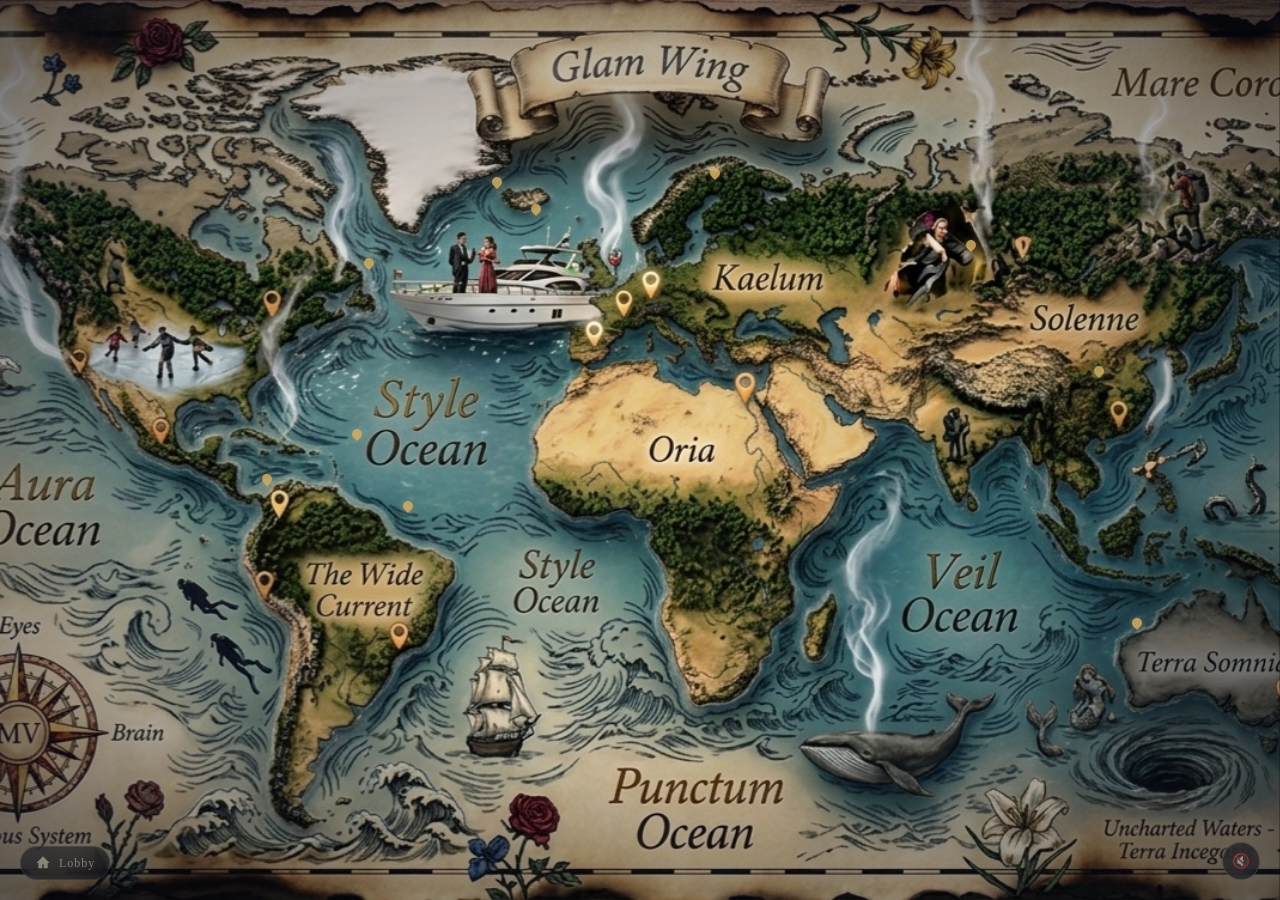
==== glam-wing.html @ b74563a6 "Update glam-wing.html" ====
<!DOCTYPE html>
<html lang="en">
<head>
    <meta charset="UTF-8">
    <meta name="viewport" content="width=device-width, initial-scale=1.0, minimum-scale=1.0, maximum-scale=1.0, user-scalable=no, viewport-fit=cover">
    <meta name="apple-mobile-web-app-capable" content="yes">
    <title>Glam Wing — MetaVoxa</title>
    <style>
        *, *::before, *::after { margin: 0; padding: 0; box-sizing: border-box; }
        html { width: 100%; height: 100%; overflow: hidden; touch-action: none; }
        body { width: 100%; height: 100%; overflow: hidden; background: #050914; font-family: 'Georgia', 'Times New Roman', serif; color: #f0ead8; -webkit-tap-highlight-color: transparent; touch-action: none; position: fixed; }
        
        .map-container { position: fixed; top: 0; left: 0; width: 100%; height: 100%; width: 100vw; height: 100vh; height: 100dvh; overflow: hidden; background: #050914; }
        .map-image { position: absolute; top: 0; left: 0; width: 100%; height: 100%; width: 100vw; height: 100vh; height: 100dvh; object-fit: cover; object-position: center center; display: block; opacity: 0; transform: scale(1.12); animation: mapUnroll 2s cubic-bezier(0.25, 0.46, 0.45, 0.94) 0.3s forwards; will-change: transform, opacity; -webkit-backface-visibility: hidden; backface-visibility: hidden; }
        @keyframes mapUnroll { 0% { opacity: 0; transform: scale(1.12); } 30% { opacity: 0.8; } 100% { opacity: 1; transform: scale(1); } }
        
        .vignette { position: absolute; top: 0; left: 0; width: 100%; height: 100%; pointer-events: none; background: radial-gradient(ellipse at center, transparent 40%, rgba(5, 9, 20, 0.3) 70%, rgba(5, 9, 20, 0.6) 100%); z-index: 2; opacity: 0; animation: fadeIn 1.5s ease 1.5s forwards; }
        @keyframes fadeIn { to { opacity: 1; } }
        
        .continent-zone { position: absolute; cursor: pointer; z-index: 10; transition: all 0.4s ease; }
        .continent-zone::before { content: ''; position: absolute; top: -15%; left: -15%; width: 130%; height: 130%; border-radius: 50%; background: radial-gradient(ellipse at center, rgba(210, 175, 100, 0) 0%, rgba(210, 175, 100, 0) 100%); transition: all 0.6s ease; pointer-events: none; filter: blur(25px); opacity: 0; }
        .continent-zone:hover::before, .continent-zone.active::before { background: radial-gradient(ellipse at center, rgba(210, 175, 100, 0.3) 0%, rgba(210, 175, 100, 0.08) 40%, rgba(210, 175, 100, 0) 70%); opacity: 1; animation: glowPulse 2.5s ease-in-out infinite; }
        @keyframes glowPulse { 0%, 100% { opacity: 0.5; transform: scale(1); } 50% { opacity: 1; transform: scale(1.08); } }
        
        .continent-label { position: absolute; bottom: 8%; left: 50%; transform: translateX(-50%) translateY(12px); font-size: 0.8rem; letter-spacing: 2px; text-transform: uppercase; color: rgba(240, 234, 216, 0.5); background: rgba(5, 9, 20, 0.7); padding: 5px 14px; border-radius: 20px; border: 1px solid rgba(210, 175, 100, 0.15); opacity: 0; transition: all 0.4s ease; pointer-events: none; white-space: nowrap; backdrop-filter: blur(4px); -webkit-backdrop-filter: blur(4px); }
        .continent-zone:hover .continent-label, .continent-zone.active .continent-label { opacity: 1; transform: translateX(-50%) translateY(0); color: rgba(210, 175, 100, 0.95); border-color: rgba(210, 175, 100, 0.5); box-shadow: 0 0 25px rgba(210, 175, 100, 0.15); }
        
        .zone-kaelum { top: 22%; left: 36%; width: 22%; height: 26%; clip-path: polygon(0% 0%, 100% 0%, 100% 100%, 70% 100%, 50% 80%, 20% 80%, 0% 60%); }
        .zone-solenne { top: 27%; left: 58%; width: 25%; height: 29%; clip-path: polygon(0% 0%, 100% 0%, 100% 80%, 70% 80%, 50% 60%, 20% 60%, 0% 40%); }
        .zone-oria { top: 41%; left: 41%; width: 22%; height: 39%; clip-path: polygon(0% 0%, 100% 0%, 100% 100%, 60% 100%, 40% 85%, 0% 85%); }
        .zone-wide-current { top: 49%; left: 19%; width: 18%; height: 29%; clip-path: polygon(0% 0%, 100% 0%, 100% 80%, 60% 80%, 40% 60%, 0% 60%); }
        .zone-terra-somnia { top: 67%; left: 70%; width: 16%; height: 21%; cursor: default; clip-path: polygon(0% 0%, 100% 0%, 100% 100%, 60% 100%, 40% 80%, 0% 80%); }
        .zone-terra-somnia:hover::before, .zone-terra-somnia.active::before { background: radial-gradient(ellipse at center, rgba(128, 128, 128, 0.2) 0%, rgba(128, 128, 128, 0.05) 50%, transparent 70%); animation: none; }
        .zone-terra-somnia .continent-label { font-style: italic; letter-spacing: 3px; }
        
        .pin-marker { position: absolute; width: 22px; height: 22px; z-index: 8; pointer-events: none; opacity: 0; animation: pinFadeIn 0.5s ease forwards; }
        .pin-marker::after { content: ''; position: absolute; top: 50%; left: 50%; width: 10px; height: 10px; background: rgba(210, 175, 100, 0.85); border-radius: 50% 50% 50% 0; transform: translate(-50%, -50%) rotate(-45deg); box-shadow: 0 0 6px rgba(210, 175, 100, 0.4); transition: all 0.3s ease; }
        @keyframes pinFadeIn { to { opacity: 1; } }
        .pin-marker.bounce::after { animation: pinBounce 0.6s ease; }
        @keyframes pinBounce { 0%, 100% { transform: translate(-50%, -50%) rotate(-45deg) scale(1); } 30% { transform: translate(-50%, -65%) rotate(-45deg) scale(1.3); } 60% { transform: translate(-50%, -40%) rotate(-45deg) scale(0.9); } }
        
        .pin-1 { top: 28%; left: 28%; animation-delay: 2.8s; } .pin-2 { top: 19%; left: 38%; animation-delay: 2.95s; } .pin-3 { top: 22%; left: 41%; animation-delay: 3.1s; } .pin-4 { top: 18%; left: 55%; animation-delay: 3.25s; } .pin-5 { top: 26%; left: 75%; animation-delay: 3.4s; } .pin-6 { top: 40%; left: 85%; animation-delay: 3.55s; } .pin-7 { top: 68%; left: 88%; animation-delay: 3.7s; } .pin-8 { top: 55%; left: 31%; animation-delay: 3.85s; } .pin-9 { top: 47%; left: 27%; animation-delay: 4.0s; } .pin-10 { top: 52%; left: 20%; animation-delay: 4.15s; }
        
        .geyser { position: absolute; width: 3px; z-index: 5; pointer-events: none; opacity: 0; animation: geyserFadeIn 2s ease 2s forwards; }
        @keyframes geyserFadeIn { to { opacity: 1; } }
        .geyser-wisp { position: absolute; width: 2px; background: linear-gradient(to top, rgba(255, 255, 255, 0.25) 0%, rgba(255, 255, 255, 0.08) 50%, transparent 100%); border-radius: 50%; animation: smokeRise 5s ease-in-out infinite; }
        @keyframes smokeRise { 0% { height: 0; opacity: 0; transform: translateX(0) scale(1); } 15% { opacity: 0.5; } 85% { opacity: 0.2; } 100% { height: 70px; opacity: 0; transform: translateX(12px) scale(1.8); } }
        .geyser-1 { top: 10%; left: 13%; } .geyser-2 { top: 12%; left: 35%; } .geyser-3 { top: 8%; left: 56%; } .geyser-4 { top: 15%; left: 71%; } .geyser-5 { top: 63%; left: 49%; }
        .geyser .wisp-1 { animation-delay: 0s; left: 0; } .geyser .wisp-2 { animation-delay: 1.5s; left: 3px; } .geyser .wisp-3 { animation-delay: 3s; left: -2px; }
        
        .terra-tooltip { position: absolute; top: 50%; left: 50%; transform: translate(-50%, -50%) scale(0.9); background: rgba(5, 9, 20, 0.92); border: 1px solid rgba(128, 128, 128, 0.35); padding: 14px 22px; border-radius: 10px; font-size: 0.8rem; letter-spacing: 1.5px; color: rgba(200, 200, 200, 0.85); opacity: 0; pointer-events: none; transition: all 0.35s ease; white-space: nowrap; z-index: 20; backdrop-filter: blur(8px); -webkit-backdrop-filter: blur(8px); box-shadow: 0 4px 20px rgba(0, 0, 0, 0.4); }
        .zone-terra-somnia:hover .terra-tooltip, .zone-terra-somnia.active .terra-tooltip { opacity: 1; transform: translate(-50%, -50%) scale(1); }
        
        .back-lobby { position: fixed; bottom: 20px; left: 20px; z-index: 30; display: flex; align-items: center; gap: 8px; text-decoration: none; color: rgba(240, 234, 216, 0.45); font-size: 0.75rem; letter-spacing: 1px; transition: all 0.3s ease; padding: 8px 14px; border-radius: 24px; background: rgba(5, 9, 20, 0.5); border: 1px solid rgba(240, 234, 216, 0.1); backdrop-filter: blur(8px); -webkit-backdrop-filter: blur(8px); }
        .back-lobby:hover { color: rgba(210, 175, 100, 0.9); border-color: rgba(210, 175, 100, 0.35); background: rgba(5, 9, 20, 0.7); }
        .back-lobby svg { width: 16px; height: 16px; fill: currentColor; }
        
        .audio-toggle { position: fixed; bottom: 20px; right: 20px; z-index: 30; width: 38px; height: 38px; border-radius: 50%; border: 1px solid rgba(240, 234, 216, 0.15); background: rgba(5, 9, 20, 0.5); color: rgba(240, 234, 216, 0.5); cursor: pointer; display: flex; align-items: center; justify-content: center; transition: all 0.3s ease; font-size: 0.9rem; backdrop-filter: blur(8px); -webkit-backdrop-filter: blur(8px); -webkit-tap-highlight-color: transparent; }
        .audio-toggle:hover { border-color: rgba(210, 175, 100, 0.4); color: rgba(210, 175, 100, 0.8); }
        .audio-toggle.active { border-color: rgba(210, 175, 100, 0.5); color: rgba(210, 175, 100, 0.9); box-shadow: 0 0 15px rgba(210, 175, 100, 0.1); }
        
        @media (max-width: 768px) { .map-image { object-position: center center; } .continent-label { font-size: 0.7rem; padding: 4px 10px; letter-spacing: 1.5px; } .pin-marker { width: 18px; height: 18px; } .pin-marker::after { width: 8px; height: 8px; } .back-lobby { bottom: 15px; left: 15px; font-size: 0.7rem; padding: 6px 10px; } .audio-toggle { bottom: 15px; right: 15px; width: 34px; height: 34px; } .terra-tooltip { font-size: 0.75rem; padding: 10px 16px; } }
        @media (prefers-reduced-motion: reduce) { .map-image { animation: none; transform: scale(1); opacity: 1; } .vignette { animation: none; opacity: 1; } .continent-zone::before { animation: none; } .geyser { animation: none; opacity: 1; } .geyser-wisp { animation: none; opacity: 0.25; height: 35px; } .pin-marker { animation: none; opacity: 1; } }
    </style>
</head>
<body>
    <div class="map-container">
        <img src="IMG_glam.jpg" alt="Glam Wing Map" class="map-image" id="mapImage" loading="eager" decoding="async">
        <div class="vignette"></div>
        
        <div class="geyser geyser-1"><div class="geyser-wisp wisp-1"></div><div class="geyser-wisp wisp-2"></div><div class="geyser-wisp wisp-3"></div></div>
        <div class="geyser geyser-2"><div class="geyser-wisp wisp-1"></div><div class="geyser-wisp wisp-2"></div><div class="geyser-wisp wisp-3"></div></div>
        <div class="geyser geyser-3"><div class="geyser-wisp wisp-1"></div><div class="geyser-wisp wisp-2"></div><div class="geyser-wisp wisp-3"></div></div>
        <div class="geyser geyser-4"><div class="geyser-wisp wisp-1"></div><div class="geyser-wisp wisp-2"></div><div class="geyser-wisp wisp-3"></div></div>
        <div class="geyser geyser-5"><div class="geyser-wisp wisp-1"></div><div class="geyser-wisp wisp-2"></div><div class="geyser-wisp wisp-3"></div></div>
        
        <div class="pin-marker pin-1"></div><div class="pin-marker pin-2"></div><div class="pin-marker pin-3"></div><div class="pin-marker pin-4"></div><div class="pin-marker pin-5"></div>
        <div class="pin-marker pin-6"></div><div class="pin-marker pin-7"></div><div class="pin-marker pin-8"></div><div class="pin-marker pin-9"></div><div class="pin-marker pin-10"></div>
        
        <a href="oria.html" class="continent-zone zone-oria" data-continent="oria"><span class="continent-label">Oria</span></a>
        <a href="kaelum.html" class="continent-zone zone-kaelum" data-continent="kaelum"><span class="continent-label">Kaelum</span></a>
        <a href="solenne.html" class="continent-zone zone-solenne" data-continent="solenne"><span class="continent-label">Solenne</span></a>
        <a href="wide-current.html" class="continent-zone zone-wide-current" data-continent="wide-current"><span class="continent-label">The Wide Current</span></a>
        
        <div class="continent-zone zone-terra-somnia" data-continent="terra-somnia">
            <span class="continent-label">Terra Somnia</span>
            <div class="terra-tooltip">Terra Somnia — Uncharted. Not yet.</div>
        </div>
    </div>
    
    <a href="index.html" class="back-lobby" aria-label="Back to Lobby">
        <svg viewBox="0 0 24 24" xmlns="http://www.w3.org/2000/svg"><path d="M12 2L2 12h3v8h6v-6h2v6h6v-8h3L12 2z"/></svg>
        <span>Lobby</span>
    </a>
    
    <button class="audio-toggle" id="audioToggle" aria-label="Toggle ambient sound">🔇</button>
    
    <script>
        (function() {
            'use strict';
            const isMobile = window.matchMedia('(max-width: 768px)').matches || 'ontouchstart' in window || navigator.maxTouchPoints > 0;
            const zones = document.querySelectorAll('.continent-zone');
            let activeZone = null;
            
            zones.forEach(zone => {
                if (isMobile) {
                    zone.addEventListener('touchstart', function(e) {
                        e.stopPropagation();
                        if (activeZone && activeZone !== this) activeZone.classList.remove('active');
                        if (this.classList.contains('active')) {
                            if (this.dataset.continent !== 'terra-somnia') return;
                        } else {
                            this.classList.add('active');
                            activeZone = this;
                            if (this.dataset.continent === 'terra-somnia') e.preventDefault(); else e.preventDefault();
                        }
                    }, { passive: false });
                }
                zone.addEventListener('mouseenter', function() {
                    const continent = this.dataset.continent;
                    const pinMap = { 'oria': [4, 5], 'kaelum': [1, 2, 3], 'solenne': [4, 5], 'wide-current': [0, 7, 8, 9], 'terra-somnia': [6] };
                    const indices = pinMap[continent] || [];
                    const allPins = document.querySelectorAll('.pin-marker');
                    indices.map(i => allPins[i]).filter(Boolean).forEach(pin => {
                        pin.classList.remove('bounce'); void pin.offsetWidth; pin.classList.add('bounce');
                        setTimeout(() => pin.classList.remove('bounce'), 600);
                    });
                });
            });
            
            document.addEventListener('touchstart', function(e) {
                if (!e.target.closest('.continent-zone')) { zones.forEach(z => z.classList.remove('active')); activeZone = null; }
            });
            
            let audioContext = null, oscillators = [], isPlaying = false;
            const audioToggle = document.getElementById('audioToggle');
            
            function initAudio() {
                if (!audioContext) audioContext = new (window.AudioContext || window.webkitAudioContext)();
                [55, 82.5, 110].forEach((freq, i) => {
                    const osc = audioContext.createOscillator(), gain = audioContext.createGain();
                    osc.type = i === 0 ? 'sine' : 'triangle'; osc.frequency.value = freq; gain.gain.value = 0.015;
                    osc.connect(gain); gain.connect(audioContext.destination); osc.start();
                    oscillators.push({ osc, gain });
                });
                setInterval(() => { oscillators.forEach(({ gain }) => { gain.gain.setTargetAtTime(0.015 + (Math.random() - 0.5) * 0.005, audioContext.currentTime, 2); }); }, 3000);
            }
            
            function stopAudio() { oscillators.forEach(({ osc }) => { try { osc.stop(); } catch(e) {} }); oscillators = []; }
            
            audioToggle.addEventListener('click', () => {
                if (isPlaying) { stopAudio(); audioToggle.textContent = '🔇'; audioToggle.classList.remove('active'); isPlaying = false; }
                else { initAudio(); audioToggle.textContent = '🔊'; audioToggle.classList.add('active'); isPlaying = true; }
            });
            
            const mapImage = document.getElementById('mapImage');
            mapImage.addEventListener('error', () => {
                document.body.style.background = 'linear-gradient(135deg, #1a1510 0%, #2d2418 50%, #1a1510 100%)';
                mapImage.style.display = 'none';
                const fallback = document.createElement('div');
                fallback.style.cssText = 'position:absolute;top:50%;left:50%;transform:translate(-50%,-50%);text-align:center;color:rgba(240,234,216,0.6);font-size:1.2rem;letter-spacing:2px;z-index:100;';
                fallback.innerHTML = '<p>Glam Wing Map</p><p style=\"font-size:0.8rem;margin-top:10px;opacity:0.5;\">Please upload the map image to the same folder</p>';
                document.querySelector('.map-container').appendChild(fallback);
            });
            
            setTimeout(() => {
                document.querySelectorAll('.pin-marker').forEach((pin, i) => {
                    setTimeout(() => { pin.classList.remove('bounce'); void pin.offsetWidth; pin.classList.add('bounce'); setTimeout(() => pin.classList.remove('bounce'), 600); }, i * 120);
                });
            }, 2800);
        })();
    </script>
</body>
</html>
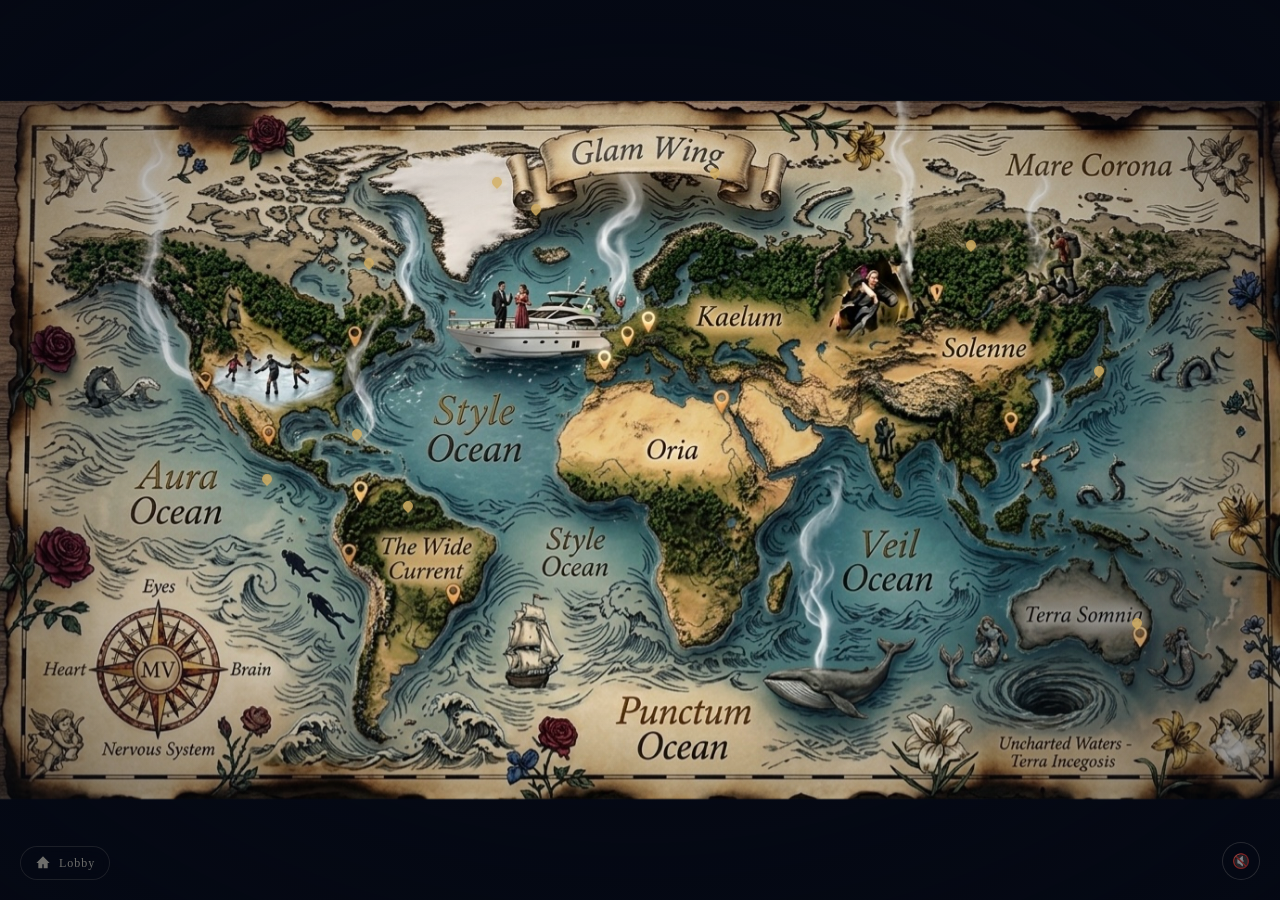
==== commit 38e22610: "Update glam-wing.html" ====
--- a/glam-wing.html
+++ b/glam-wing.html
@@ -7,168 +7,401 @@
     <title>Glam Wing — MetaVoxa</title>
     <style>
         *, *::before, *::after { margin: 0; padding: 0; box-sizing: border-box; }
-        html { width: 100%; height: 100%; overflow: hidden; touch-action: none; }
-        body { width: 100%; height: 100%; overflow: hidden; background: #050914; font-family: 'Georgia', 'Times New Roman', serif; color: #f0ead8; -webkit-tap-highlight-color: transparent; touch-action: none; position: fixed; }
-        
-        .map-container { position: fixed; top: 0; left: 0; width: 100%; height: 100%; width: 100vw; height: 100vh; height: 100dvh; overflow: hidden; background: #050914; }
-        .map-image { position: absolute; top: 0; left: 0; width: 100%; height: 100%; width: 100vw; height: 100vh; height: 100dvh; object-fit: cover; object-position: center center; display: block; opacity: 0; transform: scale(1.12); animation: mapUnroll 2s cubic-bezier(0.25, 0.46, 0.45, 0.94) 0.3s forwards; will-change: transform, opacity; -webkit-backface-visibility: hidden; backface-visibility: hidden; }
-        @keyframes mapUnroll { 0% { opacity: 0; transform: scale(1.12); } 30% { opacity: 0.8; } 100% { opacity: 1; transform: scale(1); } }
-        
-        .vignette { position: absolute; top: 0; left: 0; width: 100%; height: 100%; pointer-events: none; background: radial-gradient(ellipse at center, transparent 40%, rgba(5, 9, 20, 0.3) 70%, rgba(5, 9, 20, 0.6) 100%); z-index: 2; opacity: 0; animation: fadeIn 1.5s ease 1.5s forwards; }
+
+        html, body {
+            width: 100%; height: 100%;
+            overflow: hidden;
+            background: #050914;
+            font-family: 'Georgia', 'Times New Roman', serif;
+            color: #f0ead8;
+            -webkit-tap-highlight-color: transparent;
+        }
+
+        body {
+            position: fixed;
+            display: flex;
+            align-items: center;
+            justify-content: center;
+        }
+
+        .map-wrapper {
+            position: relative;
+            width: 100vw;
+            height: 100vh;
+            display: flex;
+            align-items: center;
+            justify-content: center;
+            overflow: hidden;
+        }
+
+        /* ── UNROLL — clip-path from centre outward (scroll unfurl) ── */
+        .unroll-mask {
+            position: relative;
+            width: 100%;
+            height: 100%;
+            display: flex;
+            align-items: center;
+            justify-content: center;
+            clip-path: inset(50% 0 50% 0);
+            opacity: 0;
+            animation: unrollMap 2.4s cubic-bezier(0.25, 0.46, 0.45, 0.94) 0.3s forwards;
+        }
+
+        @keyframes unrollMap {
+            0%   { clip-path: inset(50% 0 50% 0); opacity: 0; }
+            12%  { opacity: 1; }
+            100% { clip-path: inset(0% 0 0% 0);  opacity: 1; }
+        }
+
+        /* ── MAP IMAGE — always contain, never crop ── */
+        .map-image {
+            position: absolute;
+            top: 0; left: 0;
+            width: 100%;
+            height: 100%;
+            object-fit: contain;
+            object-position: center center;
+            display: block;
+            transform: scale(1.04);
+            animation: mapReveal 1.6s ease 0.9s forwards;
+            will-change: transform;
+        }
+
+        @keyframes mapReveal {
+            0%   { transform: scale(1.04); }
+            100% { transform: scale(1); }
+        }
+
+        .vignette {
+            position: absolute; top: 0; left: 0;
+            width: 100%; height: 100%;
+            pointer-events: none;
+            background: radial-gradient(ellipse at center,
+                transparent 40%,
+                rgba(5,9,20,0.28) 70%,
+                rgba(5,9,20,0.58) 100%);
+            z-index: 2;
+            opacity: 0;
+            animation: fadeIn 1.5s ease 2.2s forwards;
+        }
         @keyframes fadeIn { to { opacity: 1; } }
-        
-        .continent-zone { position: absolute; cursor: pointer; z-index: 10; transition: all 0.4s ease; }
-        .continent-zone::before { content: ''; position: absolute; top: -15%; left: -15%; width: 130%; height: 130%; border-radius: 50%; background: radial-gradient(ellipse at center, rgba(210, 175, 100, 0) 0%, rgba(210, 175, 100, 0) 100%); transition: all 0.6s ease; pointer-events: none; filter: blur(25px); opacity: 0; }
-        .continent-zone:hover::before, .continent-zone.active::before { background: radial-gradient(ellipse at center, rgba(210, 175, 100, 0.3) 0%, rgba(210, 175, 100, 0.08) 40%, rgba(210, 175, 100, 0) 70%); opacity: 1; animation: glowPulse 2.5s ease-in-out infinite; }
-        @keyframes glowPulse { 0%, 100% { opacity: 0.5; transform: scale(1); } 50% { opacity: 1; transform: scale(1.08); } }
-        
-        .continent-label { position: absolute; bottom: 8%; left: 50%; transform: translateX(-50%) translateY(12px); font-size: 0.8rem; letter-spacing: 2px; text-transform: uppercase; color: rgba(240, 234, 216, 0.5); background: rgba(5, 9, 20, 0.7); padding: 5px 14px; border-radius: 20px; border: 1px solid rgba(210, 175, 100, 0.15); opacity: 0; transition: all 0.4s ease; pointer-events: none; white-space: nowrap; backdrop-filter: blur(4px); -webkit-backdrop-filter: blur(4px); }
-        .continent-zone:hover .continent-label, .continent-zone.active .continent-label { opacity: 1; transform: translateX(-50%) translateY(0); color: rgba(210, 175, 100, 0.95); border-color: rgba(210, 175, 100, 0.5); box-shadow: 0 0 25px rgba(210, 175, 100, 0.15); }
-        
-        .zone-kaelum { top: 22%; left: 36%; width: 22%; height: 26%; clip-path: polygon(0% 0%, 100% 0%, 100% 100%, 70% 100%, 50% 80%, 20% 80%, 0% 60%); }
-        .zone-solenne { top: 27%; left: 58%; width: 25%; height: 29%; clip-path: polygon(0% 0%, 100% 0%, 100% 80%, 70% 80%, 50% 60%, 20% 60%, 0% 40%); }
-        .zone-oria { top: 41%; left: 41%; width: 22%; height: 39%; clip-path: polygon(0% 0%, 100% 0%, 100% 100%, 60% 100%, 40% 85%, 0% 85%); }
-        .zone-wide-current { top: 49%; left: 19%; width: 18%; height: 29%; clip-path: polygon(0% 0%, 100% 0%, 100% 80%, 60% 80%, 40% 60%, 0% 60%); }
-        .zone-terra-somnia { top: 67%; left: 70%; width: 16%; height: 21%; cursor: default; clip-path: polygon(0% 0%, 100% 0%, 100% 100%, 60% 100%, 40% 80%, 0% 80%); }
-        .zone-terra-somnia:hover::before, .zone-terra-somnia.active::before { background: radial-gradient(ellipse at center, rgba(128, 128, 128, 0.2) 0%, rgba(128, 128, 128, 0.05) 50%, transparent 70%); animation: none; }
+
+        /* ── CONTINENT ZONES ── */
+        .continent-zone {
+            position: absolute;
+            cursor: pointer;
+            z-index: 10;
+            transition: all 0.4s ease;
+            text-decoration: none;
+        }
+
+        .continent-zone::before {
+            content: '';
+            position: absolute;
+            top: -15%; left: -15%;
+            width: 130%; height: 130%;
+            border-radius: 50%;
+            background: radial-gradient(ellipse at center, rgba(210,175,100,0) 0%, rgba(210,175,100,0) 100%);
+            transition: all 0.6s ease;
+            pointer-events: none;
+            filter: blur(25px);
+            opacity: 0;
+        }
+
+        .continent-zone:hover::before,
+        .continent-zone.active::before {
+            background: radial-gradient(ellipse at center,
+                rgba(210,175,100,0.3) 0%,
+                rgba(210,175,100,0.08) 40%,
+                rgba(210,175,100,0) 70%);
+            opacity: 1;
+            animation: glowPulse 2.5s ease-in-out infinite;
+        }
+
+        @keyframes glowPulse {
+            0%,100% { opacity: 0.5; transform: scale(1); }
+            50%     { opacity: 1;   transform: scale(1.08); }
+        }
+
+        .continent-label {
+            position: absolute;
+            bottom: 8%; left: 50%;
+            transform: translateX(-50%) translateY(12px);
+            font-size: clamp(0.6rem, 1.5vw, 0.8rem);
+            letter-spacing: 2px;
+            text-transform: uppercase;
+            color: rgba(240,234,216,0.5);
+            background: rgba(5,9,20,0.7);
+            padding: 5px 14px;
+            border-radius: 20px;
+            border: 1px solid rgba(210,175,100,0.15);
+            opacity: 0;
+            transition: all 0.4s ease;
+            pointer-events: none;
+            white-space: nowrap;
+            backdrop-filter: blur(4px);
+            -webkit-backdrop-filter: blur(4px);
+        }
+
+        .continent-zone:hover .continent-label,
+        .continent-zone.active .continent-label {
+            opacity: 1;
+            transform: translateX(-50%) translateY(0);
+            color: rgba(210,175,100,0.95);
+            border-color: rgba(210,175,100,0.5);
+            box-shadow: 0 0 25px rgba(210,175,100,0.15);
+        }
+
+        /* zone positions */
+        .zone-kaelum       { top:26.6%; left:44.9%; width:14.5%; height:16.0%; clip-path:polygon(0% 0%,100% 0%,100% 100%,65% 100%,40% 75%,15% 75%,0% 50%); }
+        .zone-solenne      { top:31.9%; left:58.0%; width:21.7%; height:21.3%; clip-path:polygon(0% 0%,100% 0%,100% 75%,50% 75%,35% 55%,15% 55%,0% 35%); }
+        .zone-oria         { top:42.6%; left:44.9%; width:17.4%; height:34.6%; clip-path:polygon(0% 0%,100% 0%,100% 100%,50% 100%,30% 85%,0% 85%); }
+        .zone-wide-current { top:55.9%; left:20.3%; width:14.5%; height:23.9%; clip-path:polygon(0% 0%,100% 0%,100% 80%,60% 80%,40% 60%,0% 60%); }
+        .zone-terra-somnia { top:71.8%; left:71.0%; width:14.5%; height:18.6%; cursor:default; clip-path:polygon(0% 0%,100% 0%,100% 100%,50% 100%,30% 80%,0% 80%); }
+
+        .zone-terra-somnia:hover::before,
+        .zone-terra-somnia.active::before {
+            background: radial-gradient(ellipse at center,
+                rgba(128,128,128,0.2) 0%, rgba(128,128,128,0.05) 50%, transparent 70%);
+            animation: none;
+        }
         .zone-terra-somnia .continent-label { font-style: italic; letter-spacing: 3px; }
-        
-        .pin-marker { position: absolute; width: 22px; height: 22px; z-index: 8; pointer-events: none; opacity: 0; animation: pinFadeIn 0.5s ease forwards; }
-        .pin-marker::after { content: ''; position: absolute; top: 50%; left: 50%; width: 10px; height: 10px; background: rgba(210, 175, 100, 0.85); border-radius: 50% 50% 50% 0; transform: translate(-50%, -50%) rotate(-45deg); box-shadow: 0 0 6px rgba(210, 175, 100, 0.4); transition: all 0.3s ease; }
+
+        /* pins */
+        .pin-marker { position:absolute; width:22px; height:22px; z-index:8; pointer-events:none; opacity:0; animation:pinFadeIn 0.5s ease forwards; }
+        .pin-marker::after { content:''; position:absolute; top:50%; left:50%; width:10px; height:10px; background:rgba(210,175,100,0.85); border-radius:50% 50% 50% 0; transform:translate(-50%,-50%) rotate(-45deg); box-shadow:0 0 6px rgba(210,175,100,0.4); transition:all 0.3s ease; }
         @keyframes pinFadeIn { to { opacity: 1; } }
         .pin-marker.bounce::after { animation: pinBounce 0.6s ease; }
-        @keyframes pinBounce { 0%, 100% { transform: translate(-50%, -50%) rotate(-45deg) scale(1); } 30% { transform: translate(-50%, -65%) rotate(-45deg) scale(1.3); } 60% { transform: translate(-50%, -40%) rotate(-45deg) scale(0.9); } }
-        
-        .pin-1 { top: 28%; left: 28%; animation-delay: 2.8s; } .pin-2 { top: 19%; left: 38%; animation-delay: 2.95s; } .pin-3 { top: 22%; left: 41%; animation-delay: 3.1s; } .pin-4 { top: 18%; left: 55%; animation-delay: 3.25s; } .pin-5 { top: 26%; left: 75%; animation-delay: 3.4s; } .pin-6 { top: 40%; left: 85%; animation-delay: 3.55s; } .pin-7 { top: 68%; left: 88%; animation-delay: 3.7s; } .pin-8 { top: 55%; left: 31%; animation-delay: 3.85s; } .pin-9 { top: 47%; left: 27%; animation-delay: 4.0s; } .pin-10 { top: 52%; left: 20%; animation-delay: 4.15s; }
-        
-        .geyser { position: absolute; width: 3px; z-index: 5; pointer-events: none; opacity: 0; animation: geyserFadeIn 2s ease 2s forwards; }
+        @keyframes pinBounce { 0%,100%{transform:translate(-50%,-50%) rotate(-45deg) scale(1)} 30%{transform:translate(-50%,-65%) rotate(-45deg) scale(1.3)} 60%{transform:translate(-50%,-40%) rotate(-45deg) scale(0.9)} }
+
+        .pin-1  { top:28%; left:28%; animation-delay:3.0s; }
+        .pin-2  { top:19%; left:38%; animation-delay:3.15s; }
+        .pin-3  { top:22%; left:41%; animation-delay:3.3s; }
+        .pin-4  { top:18%; left:55%; animation-delay:3.45s; }
+        .pin-5  { top:26%; left:75%; animation-delay:3.6s; }
+        .pin-6  { top:40%; left:85%; animation-delay:3.75s; }
+        .pin-7  { top:68%; left:88%; animation-delay:3.9s; }
+        .pin-8  { top:55%; left:31%; animation-delay:4.05s; }
+        .pin-9  { top:47%; left:27%; animation-delay:4.2s; }
+        .pin-10 { top:52%; left:20%; animation-delay:4.35s; }
+
+        /* geysers */
+        .geyser { position:absolute; width:3px; z-index:5; pointer-events:none; opacity:0; animation:geyserFadeIn 2s ease 2.5s forwards; }
         @keyframes geyserFadeIn { to { opacity: 1; } }
-        .geyser-wisp { position: absolute; width: 2px; background: linear-gradient(to top, rgba(255, 255, 255, 0.25) 0%, rgba(255, 255, 255, 0.08) 50%, transparent 100%); border-radius: 50%; animation: smokeRise 5s ease-in-out infinite; }
-        @keyframes smokeRise { 0% { height: 0; opacity: 0; transform: translateX(0) scale(1); } 15% { opacity: 0.5; } 85% { opacity: 0.2; } 100% { height: 70px; opacity: 0; transform: translateX(12px) scale(1.8); } }
-        .geyser-1 { top: 10%; left: 13%; } .geyser-2 { top: 12%; left: 35%; } .geyser-3 { top: 8%; left: 56%; } .geyser-4 { top: 15%; left: 71%; } .geyser-5 { top: 63%; left: 49%; }
-        .geyser .wisp-1 { animation-delay: 0s; left: 0; } .geyser .wisp-2 { animation-delay: 1.5s; left: 3px; } .geyser .wisp-3 { animation-delay: 3s; left: -2px; }
-        
-        .terra-tooltip { position: absolute; top: 50%; left: 50%; transform: translate(-50%, -50%) scale(0.9); background: rgba(5, 9, 20, 0.92); border: 1px solid rgba(128, 128, 128, 0.35); padding: 14px 22px; border-radius: 10px; font-size: 0.8rem; letter-spacing: 1.5px; color: rgba(200, 200, 200, 0.85); opacity: 0; pointer-events: none; transition: all 0.35s ease; white-space: nowrap; z-index: 20; backdrop-filter: blur(8px); -webkit-backdrop-filter: blur(8px); box-shadow: 0 4px 20px rgba(0, 0, 0, 0.4); }
-        .zone-terra-somnia:hover .terra-tooltip, .zone-terra-somnia.active .terra-tooltip { opacity: 1; transform: translate(-50%, -50%) scale(1); }
-        
-        .back-lobby { position: fixed; bottom: 20px; left: 20px; z-index: 30; display: flex; align-items: center; gap: 8px; text-decoration: none; color: rgba(240, 234, 216, 0.45); font-size: 0.75rem; letter-spacing: 1px; transition: all 0.3s ease; padding: 8px 14px; border-radius: 24px; background: rgba(5, 9, 20, 0.5); border: 1px solid rgba(240, 234, 216, 0.1); backdrop-filter: blur(8px); -webkit-backdrop-filter: blur(8px); }
-        .back-lobby:hover { color: rgba(210, 175, 100, 0.9); border-color: rgba(210, 175, 100, 0.35); background: rgba(5, 9, 20, 0.7); }
-        .back-lobby svg { width: 16px; height: 16px; fill: currentColor; }
-        
-        .audio-toggle { position: fixed; bottom: 20px; right: 20px; z-index: 30; width: 38px; height: 38px; border-radius: 50%; border: 1px solid rgba(240, 234, 216, 0.15); background: rgba(5, 9, 20, 0.5); color: rgba(240, 234, 216, 0.5); cursor: pointer; display: flex; align-items: center; justify-content: center; transition: all 0.3s ease; font-size: 0.9rem; backdrop-filter: blur(8px); -webkit-backdrop-filter: blur(8px); -webkit-tap-highlight-color: transparent; }
-        .audio-toggle:hover { border-color: rgba(210, 175, 100, 0.4); color: rgba(210, 175, 100, 0.8); }
-        .audio-toggle.active { border-color: rgba(210, 175, 100, 0.5); color: rgba(210, 175, 100, 0.9); box-shadow: 0 0 15px rgba(210, 175, 100, 0.1); }
-        
-        @media (max-width: 768px) { .map-image { object-position: center center; } .continent-label { font-size: 0.7rem; padding: 4px 10px; letter-spacing: 1.5px; } .pin-marker { width: 18px; height: 18px; } .pin-marker::after { width: 8px; height: 8px; } .back-lobby { bottom: 15px; left: 15px; font-size: 0.7rem; padding: 6px 10px; } .audio-toggle { bottom: 15px; right: 15px; width: 34px; height: 34px; } .terra-tooltip { font-size: 0.75rem; padding: 10px 16px; } }
-        @media (prefers-reduced-motion: reduce) { .map-image { animation: none; transform: scale(1); opacity: 1; } .vignette { animation: none; opacity: 1; } .continent-zone::before { animation: none; } .geyser { animation: none; opacity: 1; } .geyser-wisp { animation: none; opacity: 0.25; height: 35px; } .pin-marker { animation: none; opacity: 1; } }
+        .geyser-wisp { position:absolute; width:2px; background:linear-gradient(to top,rgba(255,255,255,0.25) 0%,rgba(255,255,255,0.08) 50%,transparent 100%); border-radius:50%; animation:smokeRise 5s ease-in-out infinite; }
+        @keyframes smokeRise { 0%{height:0;opacity:0;transform:translateX(0) scale(1)} 15%{opacity:0.5} 85%{opacity:0.2} 100%{height:70px;opacity:0;transform:translateX(12px) scale(1.8)} }
+        .geyser-1{top:10%;left:13%} .geyser-2{top:12%;left:35%} .geyser-3{top:8%;left:56%} .geyser-4{top:15%;left:71%} .geyser-5{top:63%;left:49%}
+        .geyser .wisp-1{animation-delay:0s;left:0} .geyser .wisp-2{animation-delay:1.5s;left:3px} .geyser .wisp-3{animation-delay:3s;left:-2px}
+
+        /* terra tooltip */
+        .terra-tooltip { position:absolute; top:50%; left:50%; transform:translate(-50%,-50%) scale(0.9); background:rgba(5,9,20,0.92); border:1px solid rgba(128,128,128,0.35); padding:14px 22px; border-radius:10px; font-size:0.8rem; letter-spacing:1.5px; color:rgba(200,200,200,0.85); opacity:0; pointer-events:none; transition:all 0.35s ease; white-space:nowrap; z-index:20; backdrop-filter:blur(8px); -webkit-backdrop-filter:blur(8px); box-shadow:0 4px 20px rgba(0,0,0,0.4); }
+        .zone-terra-somnia:hover .terra-tooltip,
+        .zone-terra-somnia.active .terra-tooltip { opacity:1; transform:translate(-50%,-50%) scale(1); }
+
+        /* nav */
+        .back-lobby { position:fixed; bottom:20px; left:20px; z-index:30; display:flex; align-items:center; gap:8px; text-decoration:none; color:rgba(240,234,216,0.45); font-size:0.75rem; letter-spacing:1px; transition:all 0.3s ease; padding:8px 14px; border-radius:24px; background:rgba(5,9,20,0.5); border:1px solid rgba(240,234,216,0.1); backdrop-filter:blur(8px); -webkit-backdrop-filter:blur(8px); }
+        .back-lobby:hover { color:rgba(210,175,100,0.9); border-color:rgba(210,175,100,0.35); background:rgba(5,9,20,0.7); }
+        .back-lobby svg { width:16px; height:16px; fill:currentColor; }
+        .audio-toggle { position:fixed; bottom:20px; right:20px; z-index:30; width:38px; height:38px; border-radius:50%; border:1px solid rgba(240,234,216,0.15); background:rgba(5,9,20,0.5); color:rgba(240,234,216,0.5); cursor:pointer; display:flex; align-items:center; justify-content:center; transition:all 0.3s ease; font-size:0.9rem; backdrop-filter:blur(8px); -webkit-backdrop-filter:blur(8px); -webkit-tap-highlight-color:transparent; }
+        .audio-toggle:hover { border-color:rgba(210,175,100,0.4); color:rgba(210,175,100,0.8); }
+        .audio-toggle.active { border-color:rgba(210,175,100,0.5); color:rgba(210,175,100,0.9); box-shadow:0 0 15px rgba(210,175,100,0.1); }
+
+        /* ── MOBILE ── */
+        @media (max-width: 768px) {
+            .map-image {
+                /* force proper sizing on portrait phones */
+                width: 100vw;
+                height: 100vh;
+                object-fit: contain;
+                object-position: center center;
+            }
+            .continent-label { font-size:0.68rem; padding:4px 10px; letter-spacing:1.5px; }
+            .pin-marker { width:18px; height:18px; }
+            .pin-marker::after { width:8px; height:8px; }
+            .back-lobby { bottom:15px; left:15px; font-size:0.7rem; padding:6px 10px; }
+            .audio-toggle { bottom:15px; right:15px; width:34px; height:34px; }
+            .terra-tooltip { font-size:0.75rem; padding:10px 16px; }
+        }
+
+        @media (prefers-reduced-motion: reduce) {
+            .unroll-mask  { animation:none; clip-path:inset(0% 0 0% 0); opacity:1; }
+            .map-image    { animation:none; transform:scale(1); }
+            .vignette     { animation:none; opacity:1; }
+            .continent-zone::before { animation:none; }
+            .geyser       { animation:none; opacity:1; }
+            .geyser-wisp  { animation:none; opacity:0.25; height:35px; }
+            .pin-marker   { animation:none; opacity:1; }
+        }
     </style>
 </head>
 <body>
-    <div class="map-container">
-        <img src="IMG_glam.jpg" alt="Glam Wing Map" class="map-image" id="mapImage" loading="eager" decoding="async">
+
+<div class="map-wrapper">
+    <div class="unroll-mask">
+
+        <img src="IMG_glam.jpg" alt="Glam Wing Map"
+             class="map-image" id="mapImage"
+             loading="eager" decoding="async">
+
         <div class="vignette"></div>
-        
+
         <div class="geyser geyser-1"><div class="geyser-wisp wisp-1"></div><div class="geyser-wisp wisp-2"></div><div class="geyser-wisp wisp-3"></div></div>
         <div class="geyser geyser-2"><div class="geyser-wisp wisp-1"></div><div class="geyser-wisp wisp-2"></div><div class="geyser-wisp wisp-3"></div></div>
         <div class="geyser geyser-3"><div class="geyser-wisp wisp-1"></div><div class="geyser-wisp wisp-2"></div><div class="geyser-wisp wisp-3"></div></div>
         <div class="geyser geyser-4"><div class="geyser-wisp wisp-1"></div><div class="geyser-wisp wisp-2"></div><div class="geyser-wisp wisp-3"></div></div>
         <div class="geyser geyser-5"><div class="geyser-wisp wisp-1"></div><div class="geyser-wisp wisp-2"></div><div class="geyser-wisp wisp-3"></div></div>
-        
-        <div class="pin-marker pin-1"></div><div class="pin-marker pin-2"></div><div class="pin-marker pin-3"></div><div class="pin-marker pin-4"></div><div class="pin-marker pin-5"></div>
-        <div class="pin-marker pin-6"></div><div class="pin-marker pin-7"></div><div class="pin-marker pin-8"></div><div class="pin-marker pin-9"></div><div class="pin-marker pin-10"></div>
-        
-        <a href="oria.html" class="continent-zone zone-oria" data-continent="oria"><span class="continent-label">Oria</span></a>
-        <a href="kaelum.html" class="continent-zone zone-kaelum" data-continent="kaelum"><span class="continent-label">Kaelum</span></a>
-        <a href="solenne.html" class="continent-zone zone-solenne" data-continent="solenne"><span class="continent-label">Solenne</span></a>
+
+        <div class="pin-marker pin-1"></div><div class="pin-marker pin-2"></div>
+        <div class="pin-marker pin-3"></div><div class="pin-marker pin-4"></div>
+        <div class="pin-marker pin-5"></div><div class="pin-marker pin-6"></div>
+        <div class="pin-marker pin-7"></div><div class="pin-marker pin-8"></div>
+        <div class="pin-marker pin-9"></div><div class="pin-marker pin-10"></div>
+
+        <a href="oria.html"         class="continent-zone zone-oria"         data-continent="oria">        <span class="continent-label">Oria</span></a>
+        <a href="kaelum.html"       class="continent-zone zone-kaelum"       data-continent="kaelum">      <span class="continent-label">Kaelum</span></a>
+        <a href="solenne.html"      class="continent-zone zone-solenne"      data-continent="solenne">     <span class="continent-label">Solenne</span></a>
         <a href="wide-current.html" class="continent-zone zone-wide-current" data-continent="wide-current"><span class="continent-label">The Wide Current</span></a>
-        
+
         <div class="continent-zone zone-terra-somnia" data-continent="terra-somnia">
             <span class="continent-label">Terra Somnia</span>
             <div class="terra-tooltip">Terra Somnia — Uncharted. Not yet.</div>
         </div>
+
     </div>
-    
-    <a href="index.html" class="back-lobby" aria-label="Back to Lobby">
-        <svg viewBox="0 0 24 24" xmlns="http://www.w3.org/2000/svg"><path d="M12 2L2 12h3v8h6v-6h2v6h6v-8h3L12 2z"/></svg>
-        <span>Lobby</span>
-    </a>
-    
-    <button class="audio-toggle" id="audioToggle" aria-label="Toggle ambient sound">🔇</button>
-    
-    <script>
-        (function() {
-            'use strict';
-            const isMobile = window.matchMedia('(max-width: 768px)').matches || 'ontouchstart' in window || navigator.maxTouchPoints > 0;
-            const zones = document.querySelectorAll('.continent-zone');
-            let activeZone = null;
-            
-            zones.forEach(zone => {
-                if (isMobile) {
-                    zone.addEventListener('touchstart', function(e) {
-                        e.stopPropagation();
-                        if (activeZone && activeZone !== this) activeZone.classList.remove('active');
-                        if (this.classList.contains('active')) {
-                            if (this.dataset.continent !== 'terra-somnia') return;
-                        } else {
-                            this.classList.add('active');
-                            activeZone = this;
-                            if (this.dataset.continent === 'terra-somnia') e.preventDefault(); else e.preventDefault();
-                        }
-                    }, { passive: false });
+</div>
+
+<a href="index.html" class="back-lobby" aria-label="Back to Lobby">
+    <svg viewBox="0 0 24 24" xmlns="http://www.w3.org/2000/svg">
+        <path d="M12 2L2 12h3v8h6v-6h2v6h6v-8h3L12 2z"/>
+    </svg>
+    <span>Lobby</span>
+</a>
+
+<button class="audio-toggle" id="audioToggle" aria-label="Toggle ambient sound">🔇</button>
+
+<script>
+(function () {
+    'use strict';
+
+    var isMobile = window.matchMedia('(max-width: 768px)').matches
+        || 'ontouchstart' in window
+        || navigator.maxTouchPoints > 0;
+
+    var zones = document.querySelectorAll('.continent-zone');
+    var activeZone = null;
+
+    /* mobile: first tap shows label, second tap navigates */
+    if (isMobile) {
+        zones.forEach(function (zone) {
+            zone.addEventListener('touchstart', function (e) {
+                e.stopPropagation();
+                var continent = this.dataset.continent;
+
+                if (continent === 'terra-somnia') {
+                    e.preventDefault();
+                    if (activeZone && activeZone !== this) activeZone.classList.remove('active');
+                    this.classList.toggle('active');
+                    activeZone = this.classList.contains('active') ? this : null;
+                    return;
                 }
-                zone.addEventListener('mouseenter', function() {
-                    const continent = this.dataset.continent;
-                    const pinMap = { 'oria': [4, 5], 'kaelum': [1, 2, 3], 'solenne': [4, 5], 'wide-current': [0, 7, 8, 9], 'terra-somnia': [6] };
-                    const indices = pinMap[continent] || [];
-                    const allPins = document.querySelectorAll('.pin-marker');
-                    indices.map(i => allPins[i]).filter(Boolean).forEach(pin => {
-                        pin.classList.remove('bounce'); void pin.offsetWidth; pin.classList.add('bounce');
-                        setTimeout(() => pin.classList.remove('bounce'), 600);
-                    });
-                });
+
+                if (this.classList.contains('active')) {
+                    /* already active — let link navigate */
+                    return;
+                } else {
+                    e.preventDefault();
+                    if (activeZone && activeZone !== this) activeZone.classList.remove('active');
+                    this.classList.add('active');
+                    activeZone = this;
+                }
+            }, { passive: false });
+        });
+
+        document.addEventListener('touchstart', function (e) {
+            if (!e.target.closest('.continent-zone')) {
+                zones.forEach(function (z) { z.classList.remove('active'); });
+                activeZone = null;
+            }
+        });
+    }
+
+    /* pin bounce on hover */
+    zones.forEach(function (zone) {
+        zone.addEventListener('mouseenter', function () {
+            var pinMap = {
+                'oria':         [4, 5],
+                'kaelum':       [1, 2, 3],
+                'solenne':      [4, 5],
+                'wide-current': [0, 7, 8, 9],
+                'terra-somnia': [6]
+            };
+            var indices = pinMap[this.dataset.continent] || [];
+            var allPins = document.querySelectorAll('.pin-marker');
+            indices.map(function (i) { return allPins[i]; })
+                   .filter(Boolean)
+                   .forEach(function (pin) {
+                       pin.classList.remove('bounce');
+                       void pin.offsetWidth;
+                       pin.classList.add('bounce');
+                       setTimeout(function () { pin.classList.remove('bounce'); }, 600);
+                   });
+        });
+    });
+
+    /* ambient audio */
+    var audioContext = null, oscillators = [], isPlaying = false;
+    var audioToggle = document.getElementById('audioToggle');
+
+    function initAudio() {
+        if (!audioContext) audioContext = new (window.AudioContext || window.webkitAudioContext)();
+        [[55,'sine'],[82.5,'triangle'],[110,'sine']].forEach(function (p) {
+            var osc = audioContext.createOscillator();
+            var gain = audioContext.createGain();
+            osc.type = p[1]; osc.frequency.value = p[0]; gain.gain.value = 0.015;
+            osc.connect(gain); gain.connect(audioContext.destination); osc.start();
+            oscillators.push({ osc: osc, gain: gain });
+        });
+        setInterval(function () {
+            oscillators.forEach(function (o) {
+                o.gain.gain.setTargetAtTime(0.015 + (Math.random()-0.5)*0.005, audioContext.currentTime, 2);
             });
-            
-            document.addEventListener('touchstart', function(e) {
-                if (!e.target.closest('.continent-zone')) { zones.forEach(z => z.classList.remove('active')); activeZone = null; }
-            });
-            
-            let audioContext = null, oscillators = [], isPlaying = false;
-            const audioToggle = document.getElementById('audioToggle');
-            
-            function initAudio() {
-                if (!audioContext) audioContext = new (window.AudioContext || window.webkitAudioContext)();
-                [55, 82.5, 110].forEach((freq, i) => {
-                    const osc = audioContext.createOscillator(), gain = audioContext.createGain();
-                    osc.type = i === 0 ? 'sine' : 'triangle'; osc.frequency.value = freq; gain.gain.value = 0.015;
-                    osc.connect(gain); gain.connect(audioContext.destination); osc.start();
-                    oscillators.push({ osc, gain });
-                });
-                setInterval(() => { oscillators.forEach(({ gain }) => { gain.gain.setTargetAtTime(0.015 + (Math.random() - 0.5) * 0.005, audioContext.currentTime, 2); }); }, 3000);
-            }
-            
-            function stopAudio() { oscillators.forEach(({ osc }) => { try { osc.stop(); } catch(e) {} }); oscillators = []; }
-            
-            audioToggle.addEventListener('click', () => {
-                if (isPlaying) { stopAudio(); audioToggle.textContent = '🔇'; audioToggle.classList.remove('active'); isPlaying = false; }
-                else { initAudio(); audioToggle.textContent = '🔊'; audioToggle.classList.add('active'); isPlaying = true; }
-            });
-            
-            const mapImage = document.getElementById('mapImage');
-            mapImage.addEventListener('error', () => {
-                document.body.style.background = 'linear-gradient(135deg, #1a1510 0%, #2d2418 50%, #1a1510 100%)';
-                mapImage.style.display = 'none';
-                const fallback = document.createElement('div');
-                fallback.style.cssText = 'position:absolute;top:50%;left:50%;transform:translate(-50%,-50%);text-align:center;color:rgba(240,234,216,0.6);font-size:1.2rem;letter-spacing:2px;z-index:100;';
-                fallback.innerHTML = '<p>Glam Wing Map</p><p style=\"font-size:0.8rem;margin-top:10px;opacity:0.5;\">Please upload the map image to the same folder</p>';
-                document.querySelector('.map-container').appendChild(fallback);
-            });
-            
-            setTimeout(() => {
-                document.querySelectorAll('.pin-marker').forEach((pin, i) => {
-                    setTimeout(() => { pin.classList.remove('bounce'); void pin.offsetWidth; pin.classList.add('bounce'); setTimeout(() => pin.classList.remove('bounce'), 600); }, i * 120);
-                });
-            }, 2800);
-        })();
-    </script>
+        }, 3000);
+    }
+
+    function stopAudio() {
+        oscillators.forEach(function (o) { try { o.osc.stop(); } catch(e){} });
+        oscillators = [];
+    }
+
+    audioToggle.addEventListener('click', function () {
+        if (isPlaying) {
+            stopAudio(); audioToggle.textContent = '🔇'; audioToggle.classList.remove('active'); isPlaying = false;
+        } else {
+            initAudio(); audioToggle.textContent = '🔊'; audioToggle.classList.add('active'); isPlaying = true;
+        }
+    });
+
+    /* map image error fallback */
+    document.getElementById('mapImage').addEventListener('error', function () {
+        document.body.style.background = 'linear-gradient(135deg,#1a1510 0%,#2d2418 50%,#1a1510 100%)';
+        this.style.display = 'none';
+        var fb = document.createElement('div');
+        fb.style.cssText = 'position:absolute;top:50%;left:50%;transform:translate(-50%,-50%);text-align:center;color:rgba(240,234,216,0.6);font-size:1.2rem;letter-spacing:2px;z-index:100;';
+        fb.innerHTML = '<p>Glam Wing Map</p><p style="font-size:0.8rem;margin-top:10px;opacity:0.5;">Upload IMG_glam.jpg to your repository</p>';
+        document.querySelector('.unroll-mask').appendChild(fb);
+    });
+
+    /* initial pin bounce */
+    setTimeout(function () {
+        document.querySelectorAll('.pin-marker').forEach(function (pin, i) {
+            setTimeout(function () {
+                pin.classList.remove('bounce'); void pin.offsetWidth; pin.classList.add('bounce');
+                setTimeout(function () { pin.classList.remove('bounce'); }, 600);
+            }, i * 120);
+        });
+    }, 3000);
+
+})();
+</script>
 </body>
 </html>
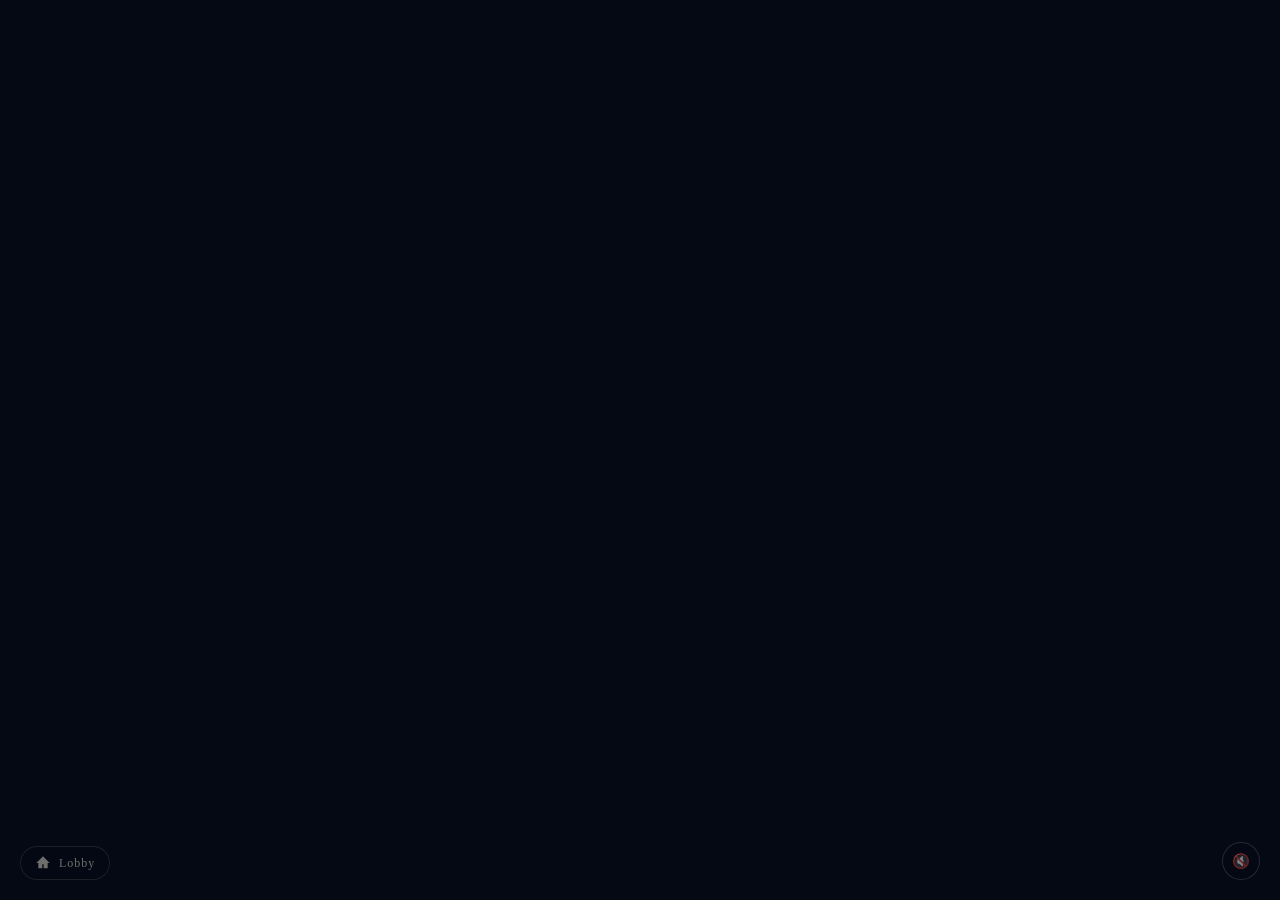
==== commit c23b67fe: "Update glam-wing.html" ====
--- a/glam-wing.html
+++ b/glam-wing.html
@@ -37,20 +37,23 @@
         /* ── UNROLL — clip-path from centre outward (scroll unfurl) ── */
         .unroll-mask {
             position: relative;
-            width: 100%;
-            height: 100%;
+            width: 100vh;
+            height: auto;
+            aspect ratio: 16 / 9;
+            max-height: 100vh;
+            max-width: 100vw;
             display: flex;
             align-items: center;
             justify-content: center;
-            clip-path: inset(50% 0 50% 0);
+            clip-path: inset(0 50% 0 50%);
             opacity: 0;
             animation: unrollMap 2.4s cubic-bezier(0.25, 0.46, 0.45, 0.94) 0.3s forwards;
         }
 
         @keyframes unrollMap {
-            0%   { clip-path: inset(50% 0 50% 0); opacity: 0; }
+            0%   { clip-path: inset(0 50% 0 50%); opacity: 0; }
             12%  { opacity: 1; }
-            100% { clip-path: inset(0% 0 0% 0);  opacity: 1; }
+            100% { clip-path: inset(0 0 0 0);  opacity: 1; }
         }
 
         /* ── MAP IMAGE — always contain, never crop ── */
@@ -157,7 +160,7 @@
         .zone-solenne      { top:31.9%; left:58.0%; width:21.7%; height:21.3%; clip-path:polygon(0% 0%,100% 0%,100% 75%,50% 75%,35% 55%,15% 55%,0% 35%); }
         .zone-oria         { top:42.6%; left:44.9%; width:17.4%; height:34.6%; clip-path:polygon(0% 0%,100% 0%,100% 100%,50% 100%,30% 85%,0% 85%); }
         .zone-wide-current { top:55.9%; left:20.3%; width:14.5%; height:23.9%; clip-path:polygon(0% 0%,100% 0%,100% 80%,60% 80%,40% 60%,0% 60%); }
-        .zone-terra-somnia { top:71.8%; left:71.0%; width:14.5%; height:18.6%; cursor:default; clip-path:polygon(0% 0%,100% 0%,100% 100%,50% 100%,30% 80%,0% 80%); }
+        .zone-terra-somnia { top:68%; left:68%; width:20%; height:24%; cursor:pointer; clip-path:polygon(0% 0%,100% 0%,100% 100%,50% 100%,30% 80%,0% 80%); }
 
         .zone-terra-somnia:hover::before,
         .zone-terra-somnia.active::before {
@@ -257,15 +260,26 @@
         <div class="pin-marker pin-7"></div><div class="pin-marker pin-8"></div>
         <div class="pin-marker pin-9"></div><div class="pin-marker pin-10"></div>
 
-        <a href="oria.html"         class="continent-zone zone-oria"         data-continent="oria">        <span class="continent-label">Oria</span></a>
-        <a href="kaelum.html"       class="continent-zone zone-kaelum"       data-continent="kaelum">      <span class="continent-label">Kaelum</span></a>
-        <a href="solenne.html"      class="continent-zone zone-solenne"      data-continent="solenne">     <span class="continent-label">Solenne</span></a>
-        <a href="wide-current.html" class="continent-zone zone-wide-current" data-continent="wide-current"><span class="continent-label">The Wide Current</span></a>
-
-        <div class="continent-zone zone-terra-somnia" data-continent="terra-somnia">
-            <span class="continent-label">Terra Somnia</span>
-            <div class="terra-tooltip">Terra Somnia — Uncharted. Not yet.</div>
-        </div>
+        <a href="oria.html" class="continent-zone zone-oria" data-continent="oria">
+    <span class="continent-label">Oria</span>
+</a>
+
+<a href="kaelum.html" class="continent-zone zone-kaelum" data-continent="kaelum">
+    <span class="continent-label">Kaelum</span>
+</a>
+
+<a href="solenne.html" class="continent-zone zone-solenne" data-continent="solenne">
+    <span class="continent-label">Solenne</span>
+</a>
+
+<a href="wide-current.html" class="continent-zone zone-wide-current" data-continent="wide-current">
+    <span class="continent-label">The Wide Current</span>
+</a>
+
+<a href="terra-somnia.html" class="continent-zone zone-terra-somnia" data-continent="terra-somnia">
+    <span class="continent-label">Terra Somnia</span>
+    <div class="terra-tooltip">Terra Somnia — Uncharted. Not yet.</div>
+</a>
 
     </div>
 </div>
@@ -287,44 +301,30 @@
         || 'ontouchstart' in window
         || navigator.maxTouchPoints > 0;
 
-    var zones = document.querySelectorAll('.continent-zone');
+    var zones = document.querySelectorAll('a.continent-zone');
     var activeZone = null;
 
     /* mobile: first tap shows label, second tap navigates */
-    if (isMobile) {
-        zones.forEach(function (zone) {
-            zone.addEventListener('touchstart', function (e) {
-                e.stopPropagation();
-                var continent = this.dataset.continent;
-
-                if (continent === 'terra-somnia') {
-                    e.preventDefault();
-                    if (activeZone && activeZone !== this) activeZone.classList.remove('active');
-                    this.classList.toggle('active');
-                    activeZone = this.classList.contains('active') ? this : null;
-                    return;
-                }
-
-                if (this.classList.contains('active')) {
-                    /* already active — let link navigate */
-                    return;
-                } else {
-                    e.preventDefault();
-                    if (activeZone && activeZone !== this) activeZone.classList.remove('active');
-                    this.classList.add('active');
-                    activeZone = this;
-                }
-            }, { passive: false });
-        });
-
-        document.addEventListener('touchstart', function (e) {
-            if (!e.target.closest('.continent-zone')) {
-                zones.forEach(function (z) { z.classList.remove('active'); });
-                activeZone = null;
-            }
-        });
-    }
-
+if (isMobile) {
+    zones.forEach(function (zone) {
+        zone.addEventListener('touchend', function (e) {
+            e.preventDefault();
+            e.stopPropagation();
+
+            var href = this.getAttribute('href');
+            if ('href') window.location.href = href;
+        }, { passive: false });
+    });
+}
+
+    document.addEventListener('touchstart', function (e) {
+        if (!e.target.closest('.continent-zone')) {
+            zones.forEach(function (z) { z.classList.remove('active'); });
+            activeZone = null;
+        }
+    });
+}
+    
     /* pin bounce on hover */
     zones.forEach(function (zone) {
         zone.addEventListener('mouseenter', function () {
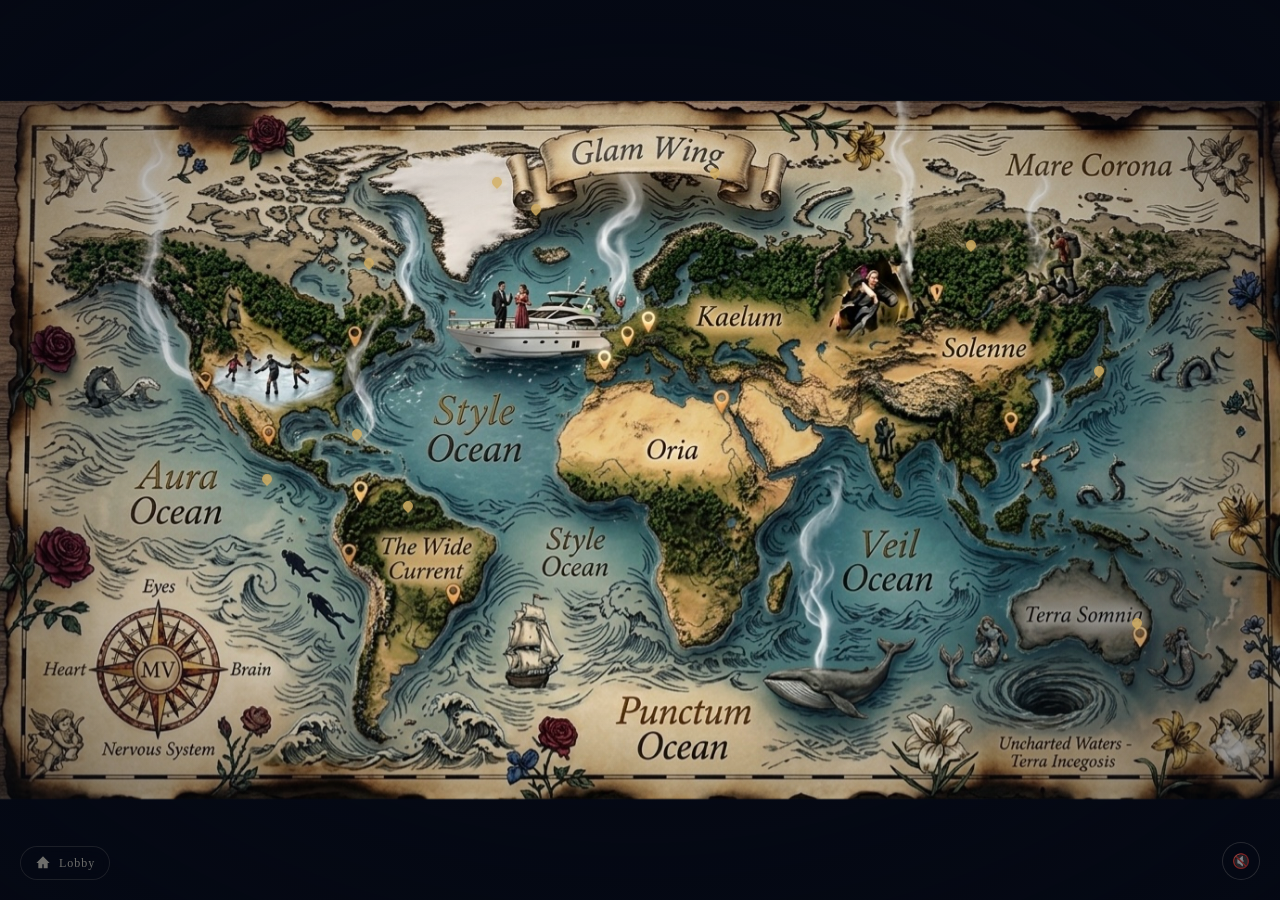
==== commit b92b860a: "Update glam-wing.html" ====
--- a/glam-wing.html
+++ b/glam-wing.html
@@ -37,11 +37,8 @@
         /* ── UNROLL — clip-path from centre outward (scroll unfurl) ── */
         .unroll-mask {
             position: relative;
-            width: 100vh;
-            height: auto;
-            aspect ratio: 16 / 9;
-            max-height: 100vh;
-            max-width: 100vw;
+            width: 100vw;
+            height: 100vh;
             display: flex;
             align-items: center;
             justify-content: center;
@@ -49,6 +46,21 @@
             opacity: 0;
             animation: unrollMap 2.4s cubic-bezier(0.25, 0.46, 0.45, 0.94) 0.3s forwards;
         }
+
+        .map=stage {
+            position: relative;
+            width: 100%;
+            height: auto;
+            aspect-ratio: 2.2 / 1;
+            max-height: 100vh;
+        }
+        .continent-zone,
+        .pin-marker,
+        .geyser,
+        .vignette {
+            position: absolute;
+        }
+
 
         @keyframes unrollMap {
             0%   { clip-path: inset(0 50% 0 50%); opacity: 0; }
@@ -241,10 +253,15 @@
 
 <div class="map-wrapper">
     <div class="unroll-mask">
-
-        <img src="IMG_glam.jpg" alt="Glam Wing Map"
-             class="map-image" id="mapImage"
-             loading="eager" decoding="async">
+        <div class="map-stage">
+
+        <img src="IMG_glam.jpg" 
+             alt="Glam Wing Map" 
+             class="map-image" 
+             id="mapImage"
+             loading="eager" 
+             decoding="async"
+            />
 
         <div class="vignette"></div>
 
